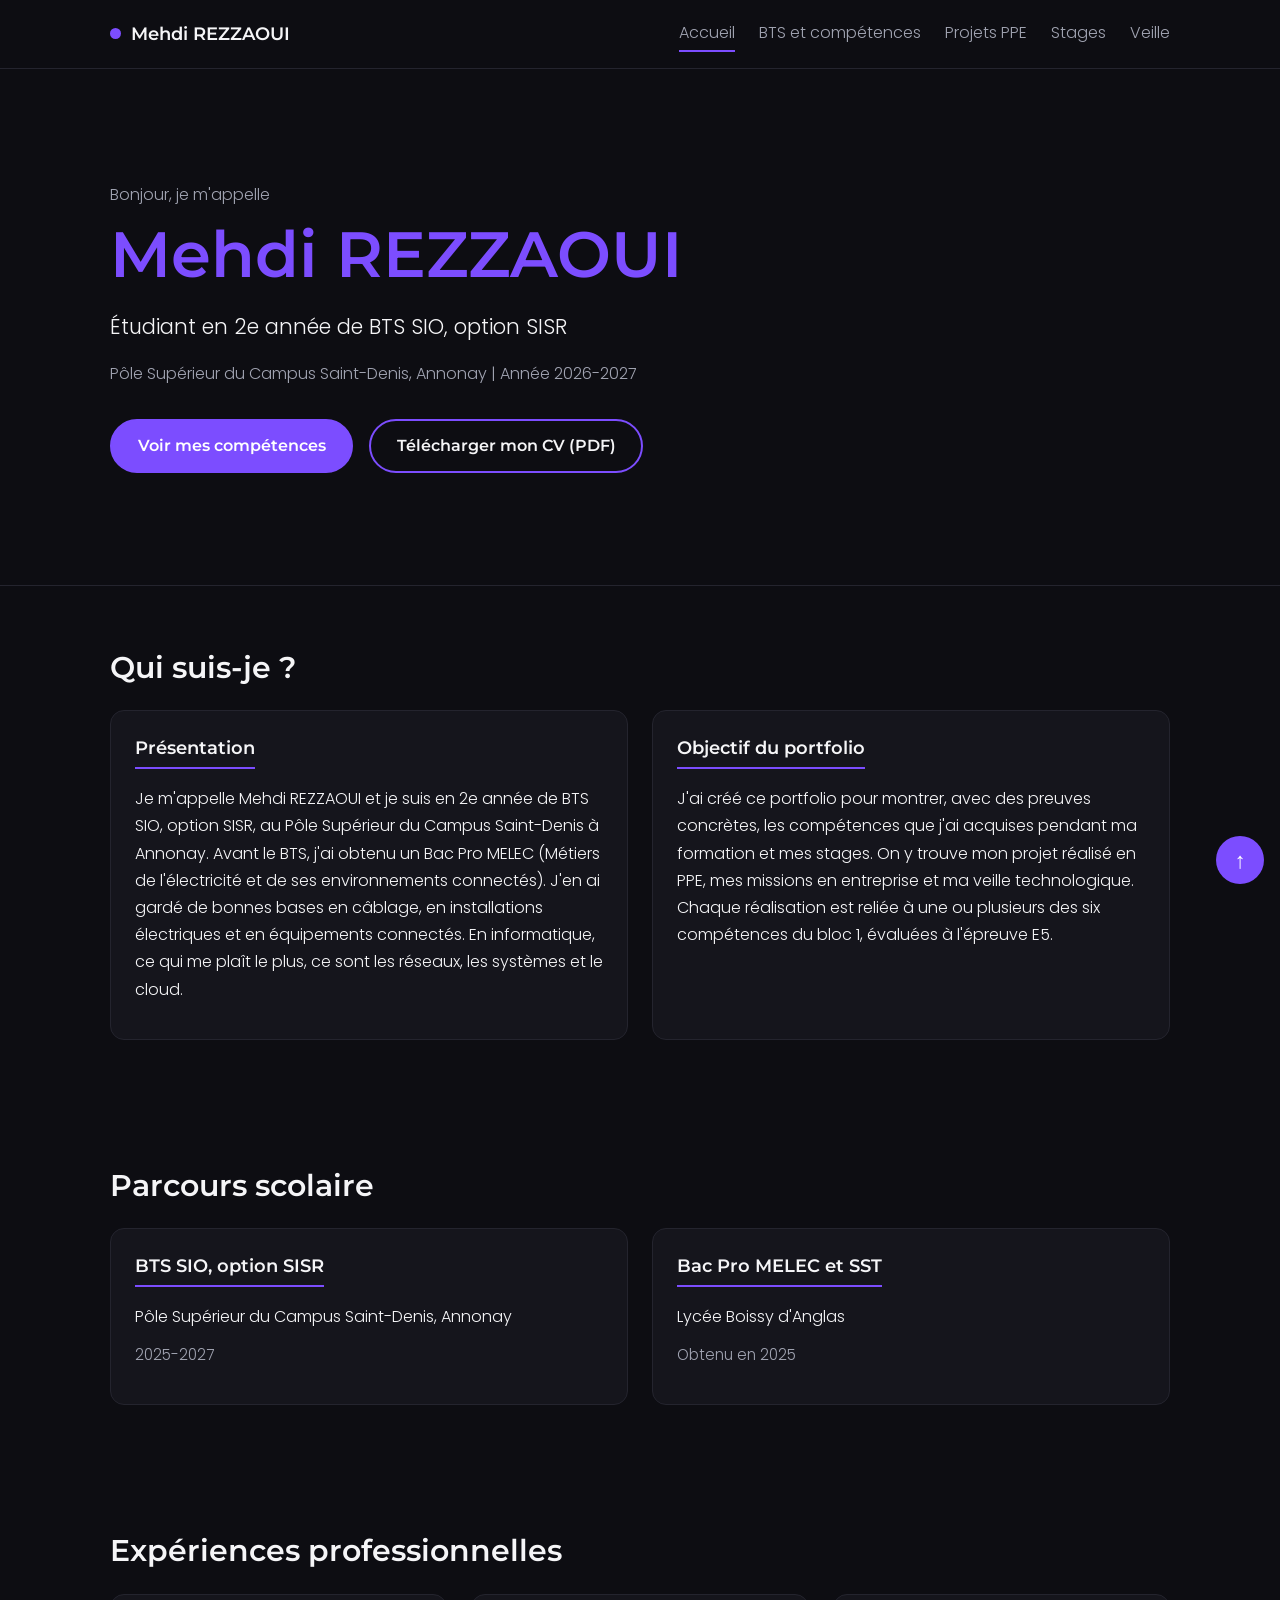
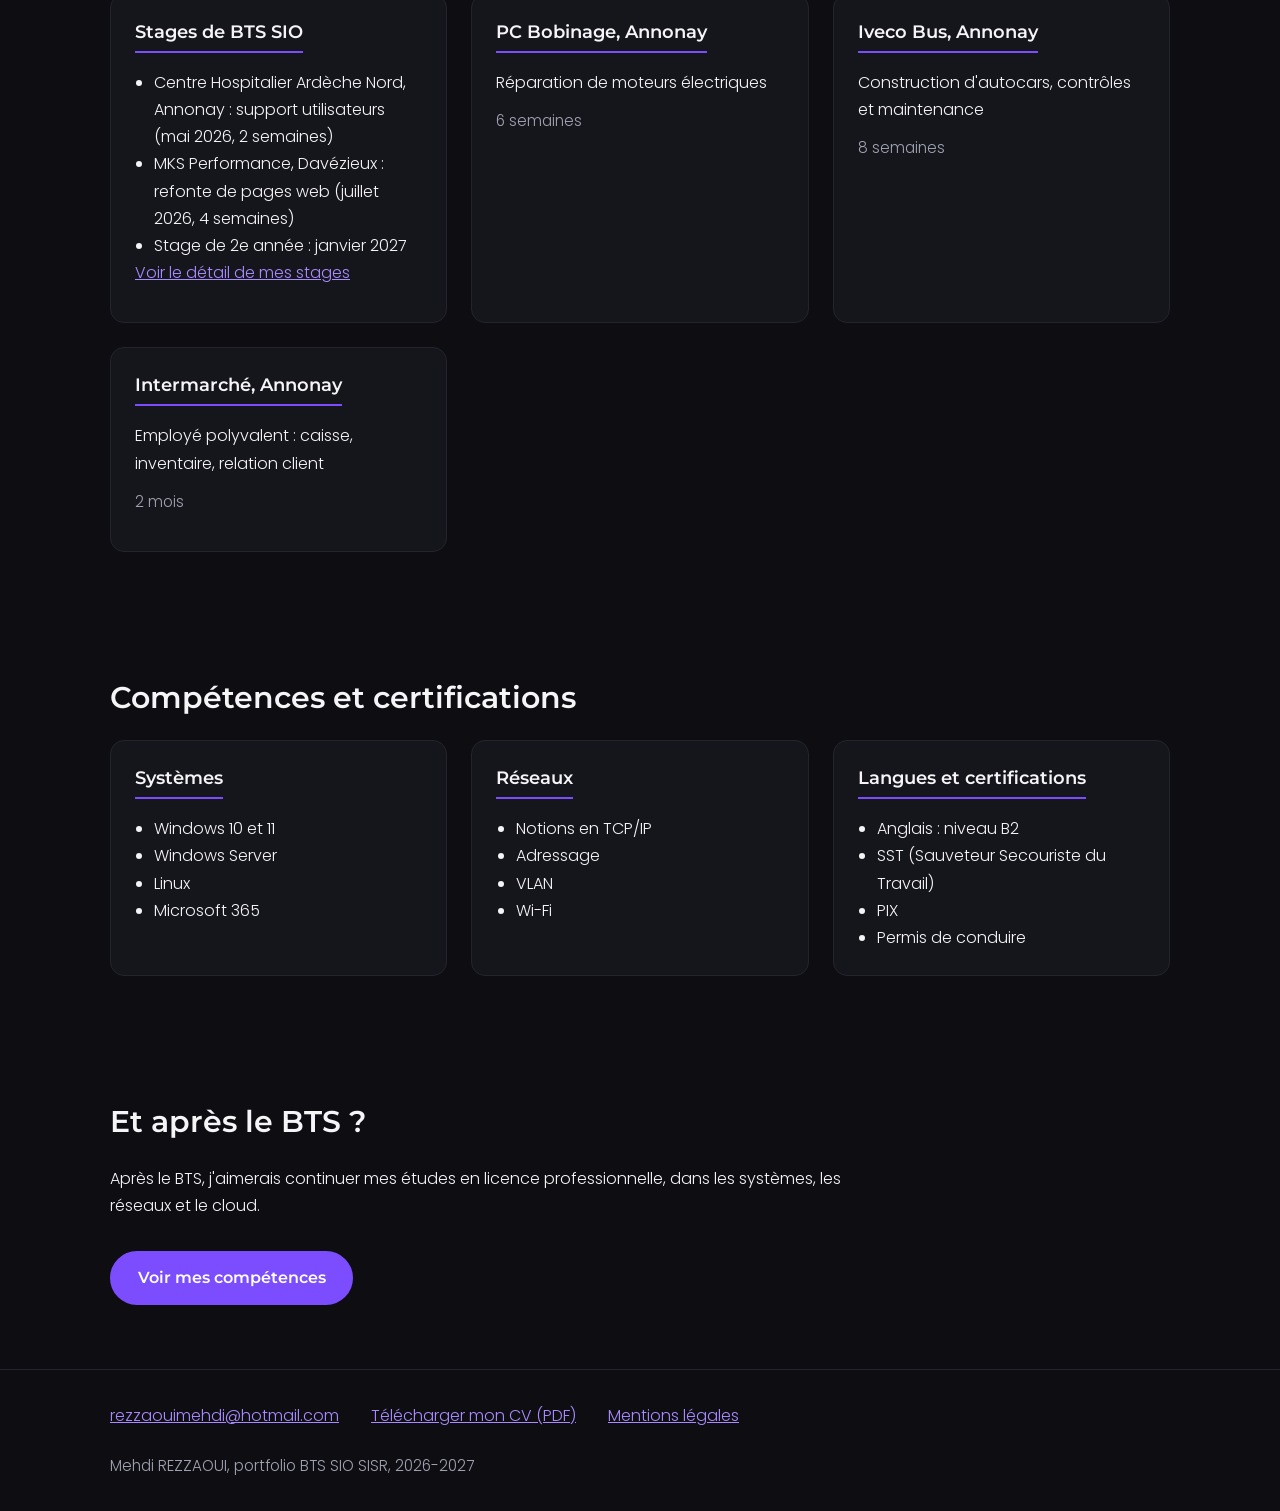
==== index.html @ 6351d1bf "Page d'accueil, feuille de style commune et menu mobile Co-Authored-By: Claude Opus 5.5 <noreply@ant" ====
<!DOCTYPE html>
<html lang="fr">
<head>
    <meta charset="UTF-8">
    <meta name="viewport" content="width=device-width, initial-scale=1.0">
    <title>Accueil | Mehdi REZZAOUI | Portfolio BTS SIO SISR</title>
    <meta name="description" content="Portfolio de Mehdi REZZAOUI, étudiant en BTS SIO option SISR à Annonay : parcours, compétences, projets PPE, stages et veille technologique.">

    <!-- Aperçu du lien quand on le partage (LinkedIn, messageries) -->
    <meta property="og:type" content="website">
    <meta property="og:locale" content="fr_FR">
    <meta property="og:title" content="Mehdi REZZAOUI | Portfolio BTS SIO SISR">
    <meta property="og:description" content="Portfolio de Mehdi REZZAOUI, étudiant en BTS SIO option SISR à Annonay : parcours, compétences, projets PPE, stages et veille technologique.">

    <link rel="stylesheet" href="css/style.css">
</head>
<body>

    <!-- ===== En-tête et menu (identique sur toutes les pages) ===== -->
    <header class="entete" id="haut">
        <div class="conteneur entete-contenu">
            <a href="index.html" class="nom-site"><span class="point"></span>Mehdi REZZAOUI</a>

            <button class="bouton-menu" id="bouton-menu" type="button" aria-expanded="false" aria-controls="menu">Menu</button>

            <nav class="menu" id="menu" aria-label="Menu principal">
                <ul class="menu-liste" id="menu-liste">
                    <li><a href="index.html" class="actif" aria-current="page">Accueil</a></li>
                    <li><a href="bts-competences.html">BTS et compétences</a></li>
                    <li><a href="projets-ppe.html">Projets PPE</a></li>
                    <li><a href="stages.html">Stages</a></li>
                    <li><a href="veille.html">Veille</a></li>
                </ul>
            </nav>
        </div>
    </header>

    <main>

        <!-- ===== Présentation rapide ===== -->
        <section class="accueil">
            <div class="conteneur">
                <!-- Emplacement du logo du Pôle Supérieur du Campus Saint-Denis (fichier à ajouter dans img/) -->
                <p class="accueil-intro">Bonjour, je m'appelle</p>
                <h1>Mehdi REZZAOUI</h1>
                <p class="accueil-formation">Étudiant en 2e année de BTS SIO, option SISR</p>
                <p class="texte-secondaire">Pôle Supérieur du Campus Saint-Denis, Annonay | Année 2026-2027</p>

                <div class="boutons">
                    <a href="bts-competences.html" class="bouton">Voir mes compétences</a>
                    <a href="docs/CV_Mehdi_REZZAOUI.pdf" class="bouton bouton-contour">Télécharger mon CV (PDF)</a>
                </div>
            </div>
        </section>

        <!-- ===== Qui suis-je et objectif du portfolio ===== -->
        <section class="section" id="presentation">
            <div class="conteneur">
                <h2>Qui suis-je ?</h2>
                <div class="grille">
                    <article class="carte">
                        <h3>Présentation</h3>
                        <p>Je m'appelle Mehdi REZZAOUI et je suis en 2e année de BTS SIO, option SISR, au Pôle Supérieur du Campus Saint-Denis à Annonay. Avant le BTS, j'ai obtenu un Bac Pro MELEC (Métiers de l'électricité et de ses environnements connectés). J'en ai gardé de bonnes bases en câblage, en installations électriques et en équipements connectés. En informatique, ce qui me plaît le plus, ce sont les réseaux, les systèmes et le cloud.</p>
                    </article>
                    <article class="carte">
                        <h3>Objectif du portfolio</h3>
                        <p>J'ai créé ce portfolio pour montrer, avec des preuves concrètes, les compétences que j'ai acquises pendant ma formation et mes stages. On y trouve mon projet réalisé en PPE, mes missions en entreprise et ma veille technologique. Chaque réalisation est reliée à une ou plusieurs des six compétences du bloc 1, évaluées à l'épreuve E5.</p>
                    </article>
                </div>
            </div>
        </section>

        <!-- ===== Parcours scolaire ===== -->
        <section class="section" id="parcours">
            <div class="conteneur">
                <h2>Parcours scolaire</h2>
                <div class="grille">
                    <article class="carte">
                        <h3>BTS SIO, option SISR</h3>
                        <p>Pôle Supérieur du Campus Saint-Denis, Annonay</p>
                        <p class="date">2025-2027</p>
                    </article>
                    <article class="carte">
                        <h3>Bac Pro MELEC et SST</h3>
                        <p>Lycée Boissy d'Anglas</p>
                        <p class="date">Obtenu en 2025</p>
                    </article>
                </div>
            </div>
        </section>

        <!-- ===== Expériences professionnelles ===== -->
        <section class="section" id="experiences">
            <div class="conteneur">
                <h2>Expériences professionnelles</h2>
                <div class="grille">
                    <article class="carte">
                        <h3>Stages de BTS SIO</h3>
                        <ul>
                            <li>Centre Hospitalier Ardèche Nord, Annonay : support utilisateurs (mai 2026, 2 semaines)</li>
                            <li>MKS Performance, Davézieux : refonte de pages web (juillet 2026, 4 semaines)</li>
                            <li>Stage de 2e année : janvier 2027</li>
                        </ul>
                        <p><a href="stages.html">Voir le détail de mes stages</a></p>
                    </article>
                    <article class="carte">
                        <h3>PC Bobinage, Annonay</h3>
                        <p>Réparation de moteurs électriques</p>
                        <p class="date">6 semaines</p>
                    </article>
                    <article class="carte">
                        <h3>Iveco Bus, Annonay</h3>
                        <p>Construction d'autocars, contrôles et maintenance</p>
                        <p class="date">8 semaines</p>
                    </article>
                    <article class="carte">
                        <h3>Intermarché, Annonay</h3>
                        <p>Employé polyvalent : caisse, inventaire, relation client</p>
                        <p class="date">2 mois</p>
                    </article>
                </div>
            </div>
        </section>

        <!-- ===== Compétences et certifications ===== -->
        <section class="section" id="competences">
            <div class="conteneur">
                <h2>Compétences et certifications</h2>
                <div class="grille">
                    <article class="carte">
                        <h3>Systèmes</h3>
                        <ul>
                            <li>Windows 10 et 11</li>
                            <li>Windows Server</li>
                            <li>Linux</li>
                            <li>Microsoft 365</li>
                        </ul>
                    </article>
                    <article class="carte">
                        <h3>Réseaux</h3>
                        <ul>
                            <li>Notions en TCP/IP</li>
                            <li>Adressage</li>
                            <li>VLAN</li>
                            <li>Wi-Fi</li>
                        </ul>
                    </article>
                    <article class="carte">
                        <h3>Langues et certifications</h3>
                        <ul>
                            <li>Anglais : niveau B2</li>
                            <li>SST (Sauveteur Secouriste du Travail)</li>
                            <li>PIX</li>
                            <li>Permis de conduire</li>
                        </ul>
                    </article>
                </div>
            </div>
        </section>

        <!-- ===== Projets pour la suite ===== -->
        <section class="section" id="perspectives">
            <div class="conteneur">
                <h2>Et après le BTS ?</h2>
                <p class="texte-large">Après le BTS, j'aimerais continuer mes études en licence professionnelle, dans les systèmes, les réseaux et le cloud.</p>
                <div class="boutons">
                    <a href="bts-competences.html" class="bouton">Voir mes compétences</a>
                </div>
            </div>
        </section>

    </main>

    <!-- ===== Pied de page (identique sur toutes les pages) ===== -->
    <footer class="pied">
        <div class="conteneur">
            <ul class="pied-liens">
                <li><a href="mailto:rezzaouimehdi@hotmail.com">rezzaouimehdi@hotmail.com</a></li>
                <li><a href="docs/CV_Mehdi_REZZAOUI.pdf">Télécharger mon CV (PDF)</a></li>
                <li><a href="mentions-legales.html">Mentions légales</a></li>
            </ul>
            <p>Mehdi REZZAOUI, portfolio BTS SIO SISR, 2026-2027</p>
        </div>
    </footer>

    <!-- Bouton "Retour en haut" : simple lien vers l'en-tête -->
    <a href="#haut" class="retour-haut" aria-label="Retour en haut de la page">↑</a>

    <script src="js/main.js"></script>
</body>
</html>
---- css/style.css ----
/* =========================================================
   Feuille de style du portfolio de Mehdi REZZAOUI
   Organisation : mobile first (style de base pour le mobile,
   puis media queries pour la tablette et l'ordinateur).

   Charte graphique :
   - Fond de page      #0D0D12
   - Fond des cartes   #15151C
   - Bordures          #24242E
   - Violet principal  #7C4DFF (boutons, soulignés, grand titre)
   - Violet clair      #A98BFF (liens dans le texte, plus lisible
                       sur fond sombre : contraste supérieur à 4,5:1)
   - Texte principal   #F5F5F7
   - Texte secondaire  #A0A3B1
   ========================================================= */


/* ---------- Polices hébergées avec le site ---------- */

@font-face {
    font-family: "Montserrat";
    src: url("../fonts/montserrat-latin-600-normal.woff2") format("woff2");
    font-weight: 600;
    font-style: normal;
    font-display: swap;
}

@font-face {
    font-family: "Poppins";
    src: url("../fonts/poppins-latin-200-normal.woff2") format("woff2");
    font-weight: 200;
    font-style: normal;
    font-display: swap;
}

@font-face {
    font-family: "Poppins";
    src: url("../fonts/poppins-latin-300-normal.woff2") format("woff2");
    font-weight: 300;
    font-style: normal;
    font-display: swap;
}


/* ---------- Base ---------- */

* {
    box-sizing: border-box;
}

body {
    margin: 0;
    background-color: #0D0D12;
    color: #F5F5F7;
    font-family: "Poppins", Arial, sans-serif;
    font-weight: 300;
    font-size: 1rem;
    line-height: 1.7;
}

h1,
h2,
h3 {
    font-family: "Montserrat", Arial, sans-serif;
    font-weight: 600;
    line-height: 1.2;
}

h2 {
    font-size: 1.6rem;
    margin: 0 0 1.5rem;
}

h3 {
    font-size: 1.15rem;
    margin: 0 0 1rem;
}

img {
    max-width: 100%;
    height: auto;
}

a {
    color: #A98BFF;
}

a:hover {
    color: #F5F5F7;
}

/* Contour bien visible quand on navigue au clavier */
a:focus-visible,
button:focus-visible {
    outline: 2px solid #A98BFF;
    outline-offset: 3px;
}

ul {
    padding-left: 1.2rem;
}

/* Conteneur centré qui limite la largeur du contenu */
.conteneur {
    max-width: 1100px;
    margin: 0 auto;
    padding: 0 1.25rem;
}

.texte-secondaire {
    color: #A0A3B1;
}


/* ---------- En-tête et menu ---------- */

.entete {
    border-bottom: 1px solid #24242E;
}

.entete-contenu {
    display: flex;
    justify-content: space-between;
    align-items: center;
    flex-wrap: wrap;
    padding-top: 1rem;
    padding-bottom: 1rem;
}

.nom-site {
    display: flex;
    align-items: center;
    gap: 0.6rem;
    color: #F5F5F7;
    font-family: "Montserrat", Arial, sans-serif;
    font-weight: 600;
    font-size: 1.1rem;
    text-decoration: none;
}

/* Le petit point violet à gauche du nom */
.point {
    display: inline-block;
    width: 0.7rem;
    height: 0.7rem;
    border-radius: 50%;
    background-color: #7C4DFF;
}

.bouton-menu {
    background-color: transparent;
    color: #F5F5F7;
    border: 1px solid #24242E;
    border-radius: 999px;
    padding: 0.4rem 1rem;
    font-family: "Poppins", Arial, sans-serif;
    font-size: 1rem;
    cursor: pointer;
}

/* Sur mobile, le menu passe sur une nouvelle ligne, sous le nom et le bouton */
.menu {
    width: 100%;
}

/* Sur mobile, la liste est cachée tant qu'on n'a pas cliqué sur "Menu" */
.menu-liste {
    display: none;
    list-style: none;
    margin: 1rem 0 0;
    padding: 0;
}

/* La classe "ouvert" est ajoutée au menu par le JavaScript */
.ouvert .menu-liste {
    display: block;
}

.menu-liste li {
    padding: 0.4rem 0;
}

.menu-liste a {
    display: inline-block;
    padding: 0.2rem 0;
    color: #A0A3B1;
    text-decoration: none;
}

.menu-liste a:hover {
    color: #F5F5F7;
}

/* Page active : texte clair et souligné violet */
.actif {
    color: #F5F5F7;
    border-bottom: 2px solid #7C4DFF;
}


/* ---------- Sections et cartes ---------- */

.section {
    padding: 3rem 0;
}

.grille {
    display: grid;
    grid-template-columns: repeat(auto-fit, minmax(250px, 1fr));
    gap: 1.5rem;
}

.carte {
    background-color: #15151C;
    border: 1px solid #24242E;
    border-radius: 14px;
    padding: 1.5rem;
}

/* Petit trait violet sous les titres de cartes */
.carte h3 {
    display: inline-block;
    padding-bottom: 0.5rem;
    border-bottom: 2px solid #7C4DFF;
}

.carte p {
    margin: 0 0 0.75rem;
}

.carte ul {
    margin: 0;
}

.date {
    color: #A0A3B1;
    font-size: 0.95rem;
}


/* ---------- Boutons en forme de pilule ---------- */

.boutons {
    display: flex;
    flex-wrap: wrap;
    gap: 1rem;
    margin-top: 2rem;
}

.bouton {
    display: inline-block;
    background-color: #7C4DFF;
    color: #FFFFFF;
    border: 2px solid #7C4DFF;
    border-radius: 999px;
    padding: 0.7rem 1.6rem;
    font-family: "Montserrat", Arial, sans-serif;
    font-weight: 600;
    text-decoration: none;
}

.bouton:hover {
    background-color: transparent;
    color: #F5F5F7;
}

/* Variante avec seulement le contour violet */
.bouton-contour {
    background-color: transparent;
    color: #F5F5F7;
}

.bouton-contour:hover {
    background-color: #7C4DFF;
}


/* ---------- Accueil ---------- */

.accueil {
    padding: 3.5rem 0;
    border-bottom: 1px solid #24242E;
}

.accueil-intro {
    color: #A0A3B1;
    margin: 0;
}

/* Grand titre de l'accueil en violet (texte de grande taille : contraste suffisant) */
.accueil h1 {
    color: #7C4DFF;
    font-size: clamp(2.2rem, 7vw, 4rem);
    margin: 0.5rem 0 1rem;
}

.accueil-formation {
    font-size: 1.15rem;
    margin: 0;
}


/* ---------- Pied de page ---------- */

.pied {
    border-top: 1px solid #24242E;
    padding: 2rem 0;
    color: #A0A3B1;
}

.pied-liens {
    display: flex;
    flex-direction: column;
    gap: 0.75rem;
    list-style: none;
    margin: 0 0 1.5rem;
    padding: 0;
}

.pied p {
    margin: 0;
    font-size: 0.95rem;
}


/* ---------- Bouton "Retour en haut" ---------- */

.retour-haut {
    position: fixed;
    right: 1rem;
    bottom: 1rem;
    width: 3rem;
    height: 3rem;
    display: flex;
    justify-content: center;
    align-items: center;
    background-color: #7C4DFF;
    color: #FFFFFF;
    border-radius: 50%;
    font-size: 1.4rem;
    text-decoration: none;
}

.retour-haut:hover {
    color: #FFFFFF;
    background-color: #24242E;
}


/* =========================================================
   Tablette : à partir de 768 px
   ========================================================= */

@media (min-width: 768px) {

    /* Le bouton "Menu" n'est plus utile : les liens sont toujours visibles */
    .bouton-menu {
        display: none;
    }

    .menu {
        width: auto;
    }

    .menu-liste,
    .ouvert .menu-liste {
        display: flex;
        gap: 1.5rem;
        margin: 0;
    }

    .menu-liste li {
        padding: 0;
    }

    .section {
        padding: 4rem 0;
    }

    h2 {
        font-size: 1.9rem;
    }

    .accueil {
        padding: 5rem 0;
    }

    .pied-liens {
        flex-direction: row;
        flex-wrap: wrap;
        gap: 2rem;
    }
}


/* =========================================================
   Ordinateur : à partir de 1024 px
   ========================================================= */

@media (min-width: 1024px) {

    .accueil {
        padding: 7rem 0;
    }

    .accueil-formation {
        font-size: 1.3rem;
    }

    .texte-large {
        max-width: 75%;
    }
}
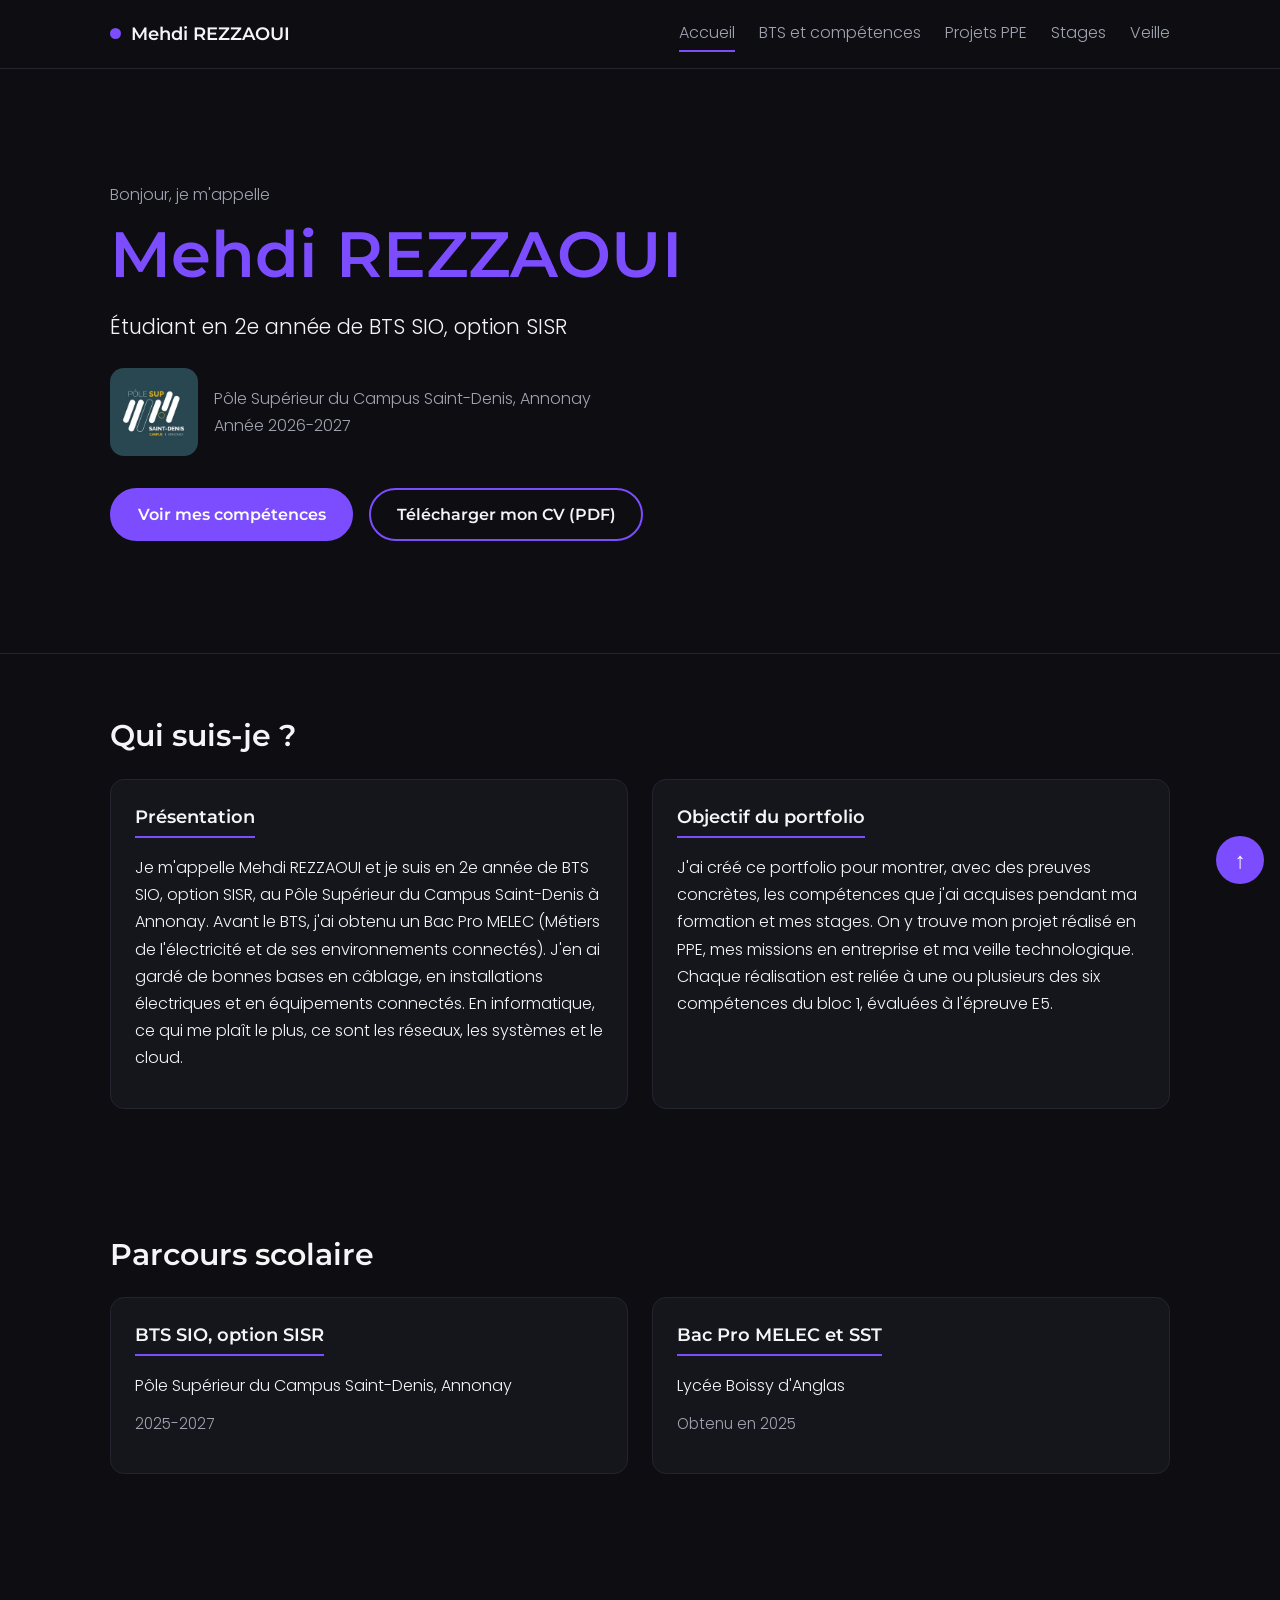
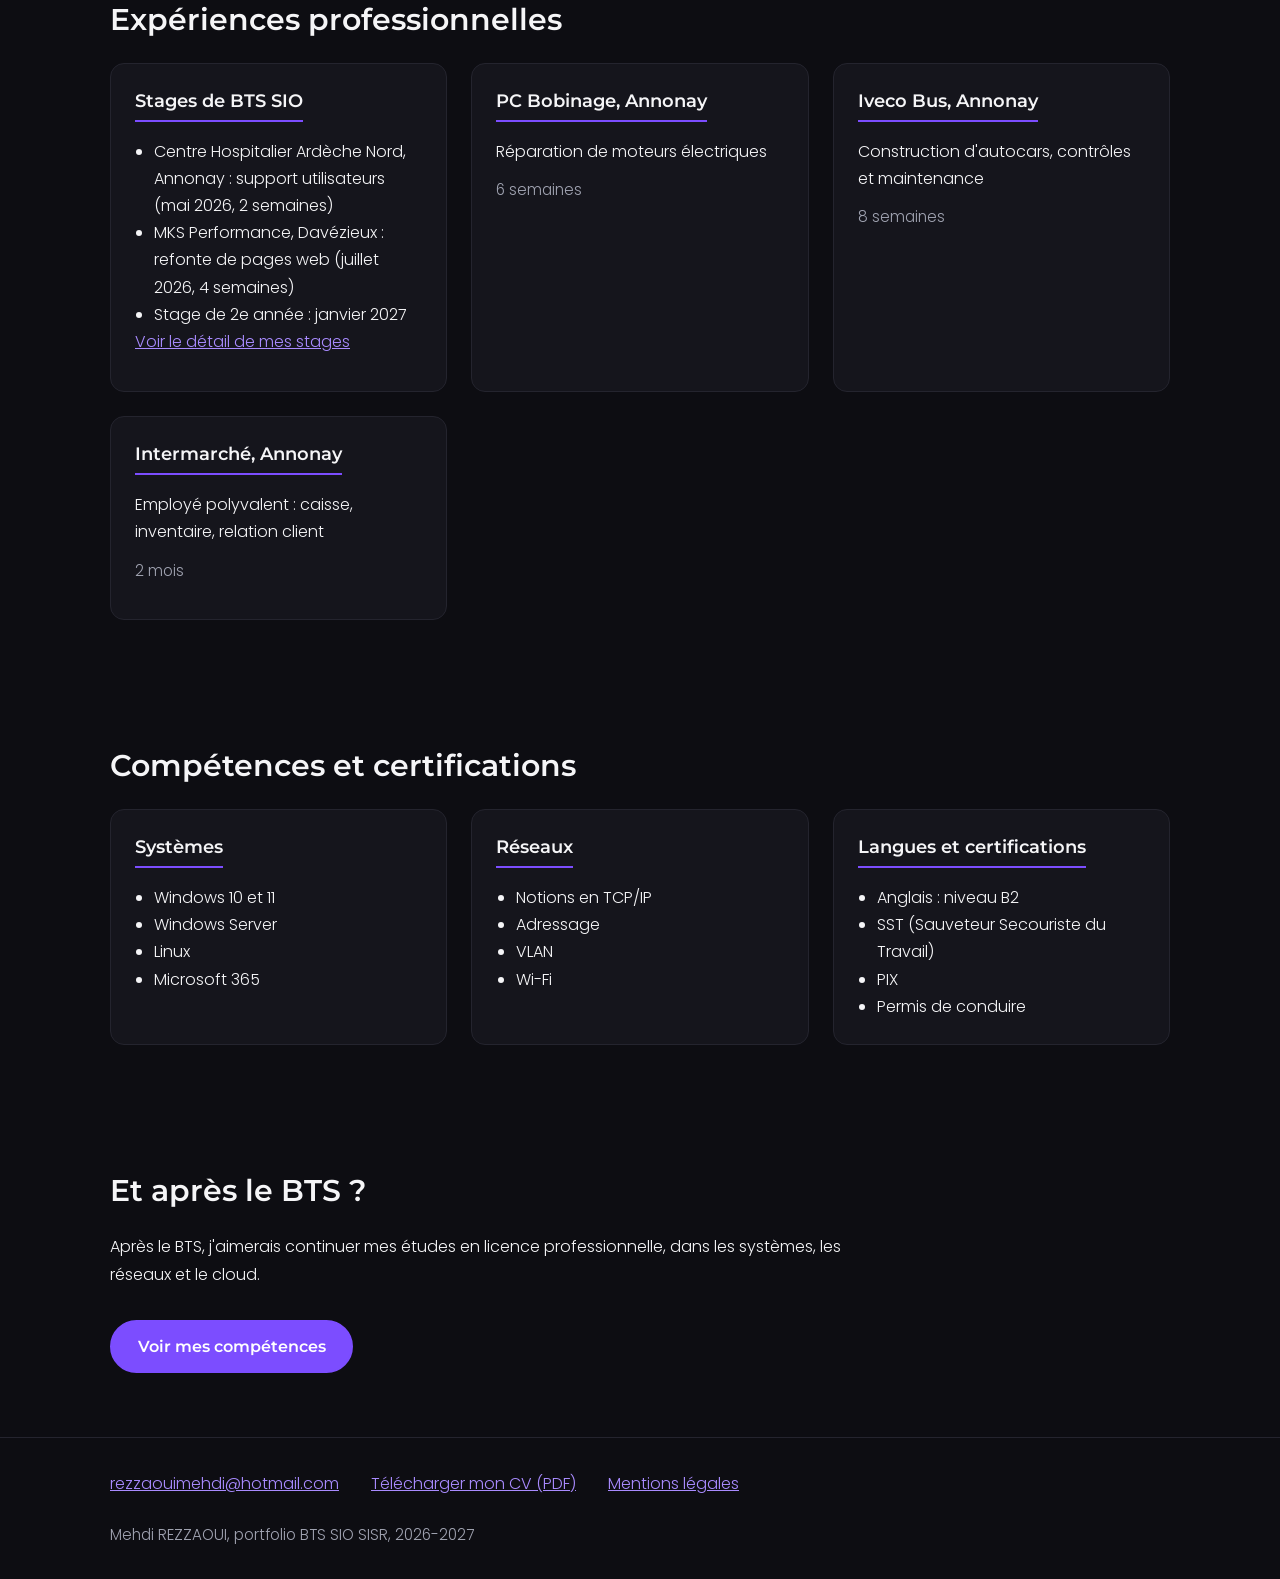
==== commit 074ddcff: "Ajout du logo de l'établissement et du CV sans adresse ni téléphone Co-Authored-By: Claude Opus 5.5 " ====
--- a/index.html
+++ b/index.html
@@ -40,11 +40,14 @@
         <!-- ===== Présentation rapide ===== -->
         <section class="accueil">
             <div class="conteneur">
-                <!-- Emplacement du logo du Pôle Supérieur du Campus Saint-Denis (fichier à ajouter dans img/) -->
                 <p class="accueil-intro">Bonjour, je m'appelle</p>
                 <h1>Mehdi REZZAOUI</h1>
                 <p class="accueil-formation">Étudiant en 2e année de BTS SIO, option SISR</p>
-                <p class="texte-secondaire">Pôle Supérieur du Campus Saint-Denis, Annonay | Année 2026-2027</p>
+                <!-- Le logo et le nom de l'établissement sont alignés côte à côte avec Flexbox -->
+                <div class="etablissement">
+                    <img src="img/logo-pole-sup-saint-denis.webp" alt="Logo du Pôle Supérieur du Campus Saint-Denis, Annonay" class="logo-etablissement" width="240" height="240">
+                    <p class="texte-secondaire">Pôle Supérieur du Campus Saint-Denis, Annonay<br>Année 2026-2027</p>
+                </div>
 
                 <div class="boutons">
                     <a href="bts-competences.html" class="bouton">Voir mes compétences</a>
--- a/css/style.css
+++ b/css/style.css
@@ -300,6 +300,369 @@
 }
 
 
+/* ---------- Titre des pages intérieures ---------- */
+
+.titre-page {
+    padding: 3rem 0;
+    border-bottom: 1px solid #24242E;
+}
+
+.titre-page h1 {
+    font-size: clamp(2rem, 6vw, 3rem);
+    margin: 0 0 1rem;
+}
+
+
+/* ---------- Étiquettes (C1 à C6, "Mon option") ---------- */
+
+.etiquette {
+    display: inline-block;
+    border: 1px solid #7C4DFF;
+    border-radius: 999px;
+    padding: 0.1rem 0.8rem;
+    color: #A98BFF;
+    font-family: "Montserrat", Arial, sans-serif;
+    font-weight: 600;
+    font-size: 0.9rem;
+}
+
+/* Carte mise en avant avec une bordure violette (mon option SISR) */
+.carte-mise-en-avant {
+    border-color: #7C4DFF;
+}
+
+
+/* ---------- Tableau de synthèse ---------- */
+
+/* Sur mobile, le tableau est plus large que l'écran : il défile dans son conteneur */
+.tableau-defilement {
+    overflow-x: auto;
+    margin-bottom: 1.5rem;
+    border: 1px solid #24242E;
+    border-radius: 14px;
+}
+
+.tableau {
+    width: 100%;
+    min-width: 520px;
+    border-collapse: collapse;
+    font-size: 0.9rem;
+    background-color: #15151C;
+}
+
+.tableau caption {
+    padding: 1rem;
+    text-align: left;
+    color: #A0A3B1;
+    font-size: 0.95rem;
+}
+
+.tableau th,
+.tableau td {
+    padding: 0.6rem 0.5rem;
+    border-top: 1px solid #24242E;
+    text-align: center;
+}
+
+.tableau thead th {
+    font-family: "Montserrat", Arial, sans-serif;
+    font-weight: 600;
+    background-color: #0D0D12;
+}
+
+/* Première colonne : le nom de la réalisation, aligné à gauche */
+.tableau tbody th,
+.tableau .colonne-realisation {
+    width: 40%;
+    text-align: left;
+    font-weight: 300;
+}
+
+.coche {
+    color: #A98BFF;
+    font-size: 1.2rem;
+}
+
+
+/* ---------- Filtre des projets par compétence ---------- */
+
+.filtres {
+    display: flex;
+    flex-wrap: wrap;
+    gap: 0.6rem;
+    margin-bottom: 2rem;
+}
+
+.filtre {
+    background-color: transparent;
+    color: #F5F5F7;
+    border: 1px solid #7C4DFF;
+    border-radius: 999px;
+    padding: 0.4rem 1.1rem;
+    font-family: "Montserrat", Arial, sans-serif;
+    font-weight: 600;
+    font-size: 0.95rem;
+    cursor: pointer;
+}
+
+.filtre:hover {
+    background-color: #24242E;
+}
+
+/* Bouton du filtre sélectionné (classe ajoutée par le JavaScript) */
+.filtre-actif,
+.filtre-actif:hover {
+    background-color: #7C4DFF;
+    color: #FFFFFF;
+}
+
+/* Grille des projets : avec auto-fill, les colonnes vides gardent leur place.
+   Une carte seule après un filtre ne s'étire donc pas sur toute la largeur. */
+.grille-projets {
+    grid-template-columns: repeat(auto-fill, minmax(250px, 1fr));
+}
+
+/* Élément masqué par le JavaScript */
+.cache {
+    display: none;
+}
+
+.liste-etiquettes {
+    display: flex;
+    flex-wrap: wrap;
+    gap: 0.4rem;
+}
+
+
+/* ---------- Fiches projets et missions ---------- */
+
+.fiche {
+    border-top: 1px solid #24242E;
+}
+
+.fiche-partie {
+    margin-top: 2.5rem;
+}
+
+/* Titres des 7 parties de la fiche, avec le trait violet */
+.fiche-partie h3 {
+    display: inline-block;
+    padding-bottom: 0.5rem;
+    border-bottom: 2px solid #7C4DFF;
+}
+
+h4 {
+    font-family: "Montserrat", Arial, sans-serif;
+    font-weight: 600;
+    font-size: 1.05rem;
+    margin: 2rem 0 0.75rem;
+}
+
+.carte h4 {
+    margin-top: 0;
+}
+
+.fiche h4 .etiquette {
+    margin-left: 0.4rem;
+    font-size: 0.8rem;
+}
+
+/* Blocs de commandes et de code */
+.code {
+    background-color: #15151C;
+    border: 1px solid #24242E;
+    border-radius: 14px;
+    padding: 1rem 1.25rem;
+    overflow-x: auto;
+    font-size: 0.9rem;
+    line-height: 1.6;
+}
+
+code {
+    font-family: Consolas, Menlo, "Courier New", monospace;
+    color: #F5F5F7;
+}
+
+/* Images avec leur légende */
+.figure {
+    margin: 1.5rem 0;
+}
+
+.figure img {
+    display: block;
+    border: 1px solid #24242E;
+    border-radius: 14px;
+}
+
+.figure figcaption {
+    margin-top: 0.5rem;
+    color: #A0A3B1;
+    font-size: 0.95rem;
+}
+
+/* Image en hauteur (photo) : on limite sa largeur */
+.figure-etroite {
+    max-width: 360px;
+}
+
+/* Liste d'outils affichée en pastilles */
+.liste-outils {
+    display: flex;
+    flex-wrap: wrap;
+    gap: 0.6rem;
+    list-style: none;
+    padding: 0;
+}
+
+.liste-outils li {
+    background-color: #15151C;
+    border: 1px solid #24242E;
+    border-radius: 999px;
+    padding: 0.3rem 1rem;
+}
+
+
+/* ---------- Page Stages ---------- */
+
+/* Fiche d'identité de l'entreprise : un libellé au-dessus de chaque information */
+.infos {
+    list-style: none;
+    padding: 0;
+    margin: 0 0 1.5rem;
+    background-color: #15151C;
+    border: 1px solid #24242E;
+    border-radius: 14px;
+}
+
+.infos li {
+    padding: 0.8rem 1.25rem;
+    border-top: 1px solid #24242E;
+}
+
+/* Pas de bordure au-dessus de la première ligne */
+.infos li:first-child {
+    border-top: none;
+}
+
+.libelle {
+    display: block;
+    color: #A0A3B1;
+    font-size: 0.9rem;
+}
+
+/* Chaque mission est séparée par un trait */
+.mission {
+    margin-top: 3rem;
+    padding-top: 2rem;
+    border-top: 1px solid #24242E;
+}
+
+.mission h3 {
+    font-size: 1.35rem;
+}
+
+/* Titres des 7 points d'une fiche de mission, avec le trait violet */
+.mission .fiche-partie h4 {
+    display: inline-block;
+    margin-top: 0;
+    padding-bottom: 0.5rem;
+    border-bottom: 2px solid #7C4DFF;
+}
+
+/* Circuit d'un ticket : les étapes sont empilées sur mobile, en ligne sur grand écran */
+.circuit {
+    display: flex;
+    flex-direction: column;
+    gap: 0.75rem;
+    list-style: none;
+    padding: 0;
+    margin: 1.5rem 0;
+}
+
+.circuit li {
+    flex-grow: 1;
+    flex-basis: 0;
+    background-color: #15151C;
+    border: 1px solid #24242E;
+    border-top: 3px solid #7C4DFF;
+    border-radius: 14px;
+    padding: 1rem;
+    color: #A0A3B1;
+    font-size: 0.95rem;
+}
+
+.circuit-titre {
+    display: block;
+    color: #F5F5F7;
+    font-family: "Montserrat", Arial, sans-serif;
+    font-weight: 600;
+    margin-bottom: 0.3rem;
+}
+
+
+/* ---------- Page Veille : une actualité = une date + un contenu ---------- */
+
+/* Sur mobile, la date est au-dessus du contenu */
+.actualite {
+    display: flex;
+    flex-direction: column;
+    gap: 1rem;
+    margin-bottom: 1.5rem;
+    background-color: #15151C;
+    border: 1px solid #24242E;
+    border-radius: 14px;
+    padding: 1.5rem;
+}
+
+.actualite-date {
+    margin: 0;
+    color: #A98BFF;
+    font-family: "Montserrat", Arial, sans-serif;
+    font-weight: 600;
+    font-size: 1.1rem;
+}
+
+.actualite-contenu h3 {
+    margin-top: 0.75rem;
+}
+
+.actualite-contenu p {
+    margin: 0 0 0.75rem;
+}
+
+
+/* ---------- Page Mentions légales ---------- */
+
+/* Titres h2 dans les cartes : même style que les titres de cartes h3 */
+.titre-carte {
+    display: inline-block;
+    font-size: 1.15rem;
+    margin: 0 0 1rem;
+    padding-bottom: 0.5rem;
+    border-bottom: 2px solid #7C4DFF;
+}
+
+
+/* ---------- Logo de l'établissement (accueil) ---------- */
+
+.etablissement {
+    display: flex;
+    align-items: center;
+    gap: 1rem;
+    margin-top: 1.5rem;
+}
+
+.etablissement p {
+    margin: 0;
+}
+
+.logo-etablissement {
+    width: 5.5rem;
+    height: auto;
+    border-radius: 14px;
+}
+
+
 /* ---------- Pied de page ---------- */
 
 .pied {
@@ -385,6 +748,20 @@
         padding: 5rem 0;
     }
 
+    /* Le tableau tient en entier : plus besoin de l'indication de défilement */
+    .indication-mobile {
+        display: none;
+    }
+
+    .tableau {
+        font-size: 1rem;
+    }
+
+    .tableau th,
+    .tableau td {
+        padding: 0.8rem 1rem;
+    }
+
     .pied-liens {
         flex-direction: row;
         flex-wrap: wrap;
@@ -410,4 +787,25 @@
     .texte-large {
         max-width: 75%;
     }
-}
+
+    /* Actualités de veille : la date à gauche, le contenu à droite */
+    .actualite {
+        flex-direction: row;
+        gap: 2rem;
+    }
+
+    .actualite-date {
+        flex-basis: 8rem;
+        flex-shrink: 0;
+    }
+
+    /* Les étapes du circuit d'un ticket passent sur une seule ligne */
+    .circuit {
+        flex-direction: row;
+    }
+
+    /* Lignes de texte moins longues dans les fiches, plus faciles à lire */
+    .fiche-partie {
+        max-width: 850px;
+    }
+}
